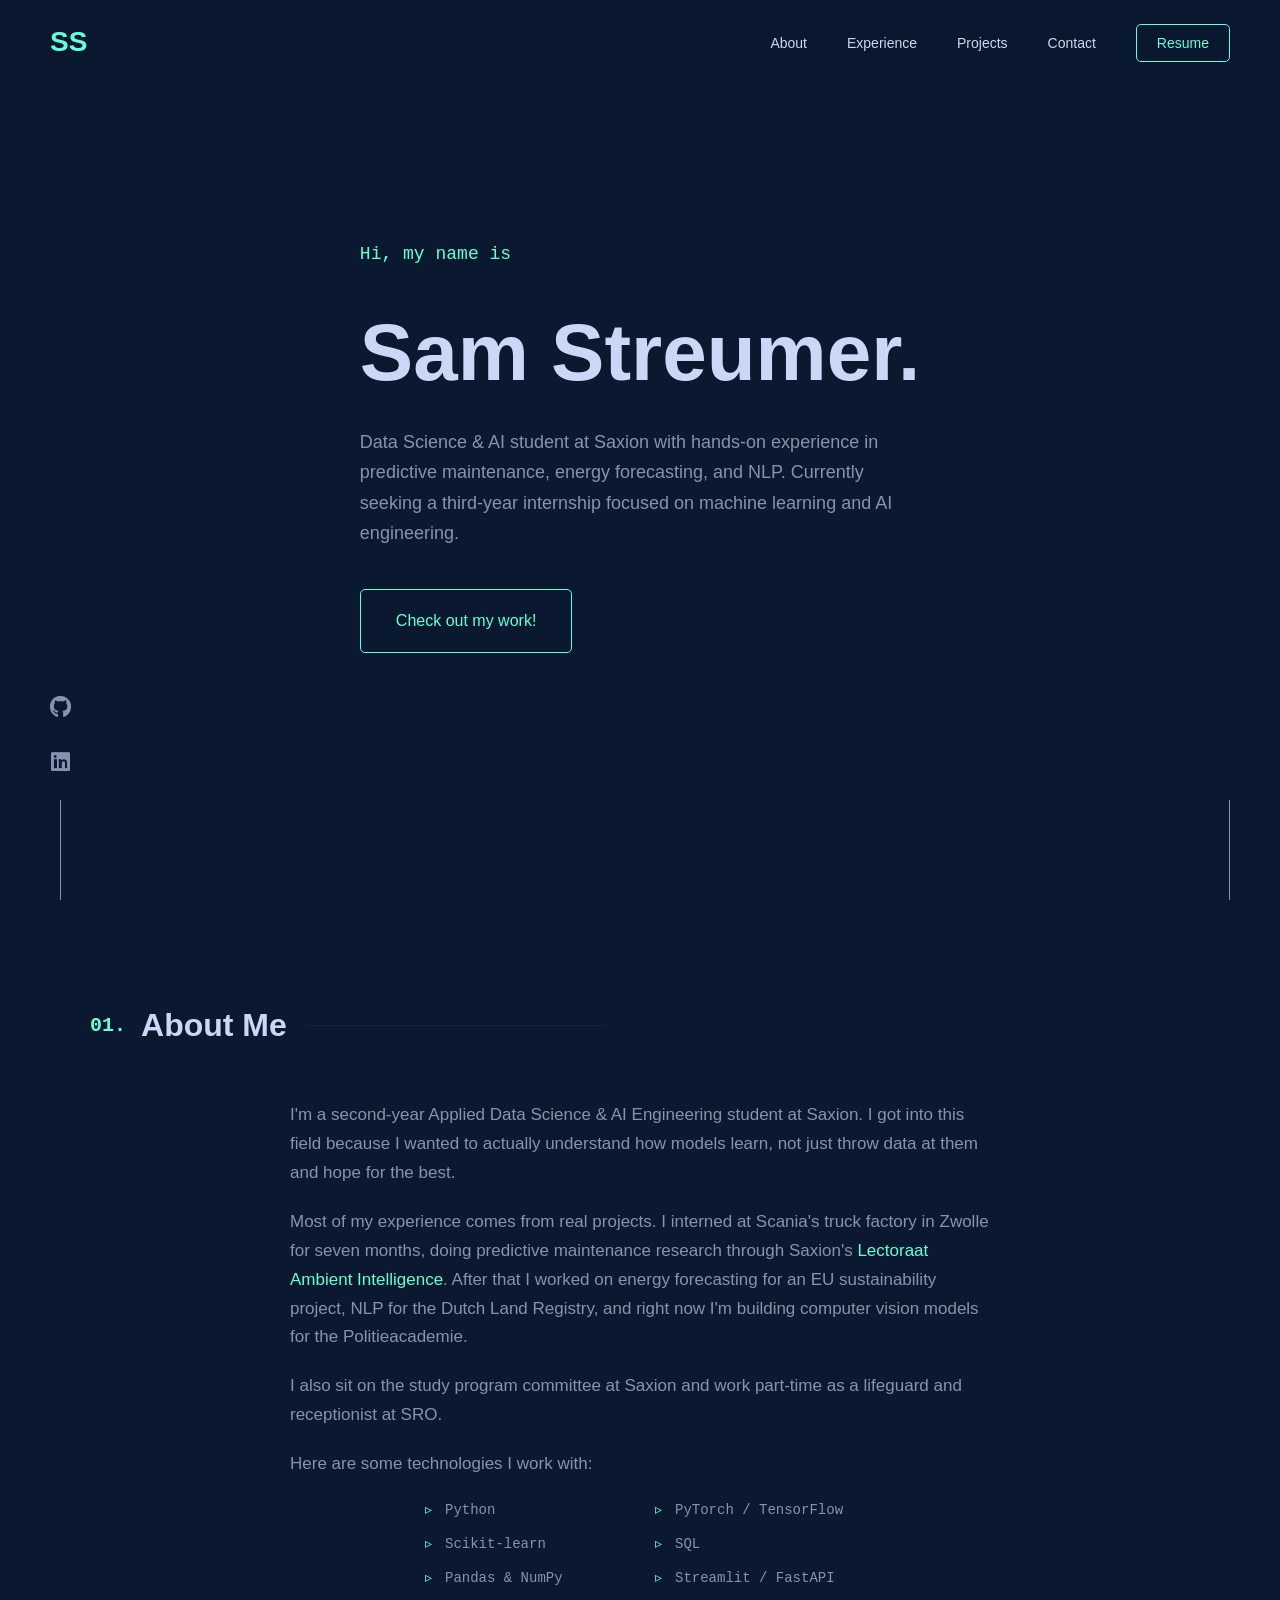
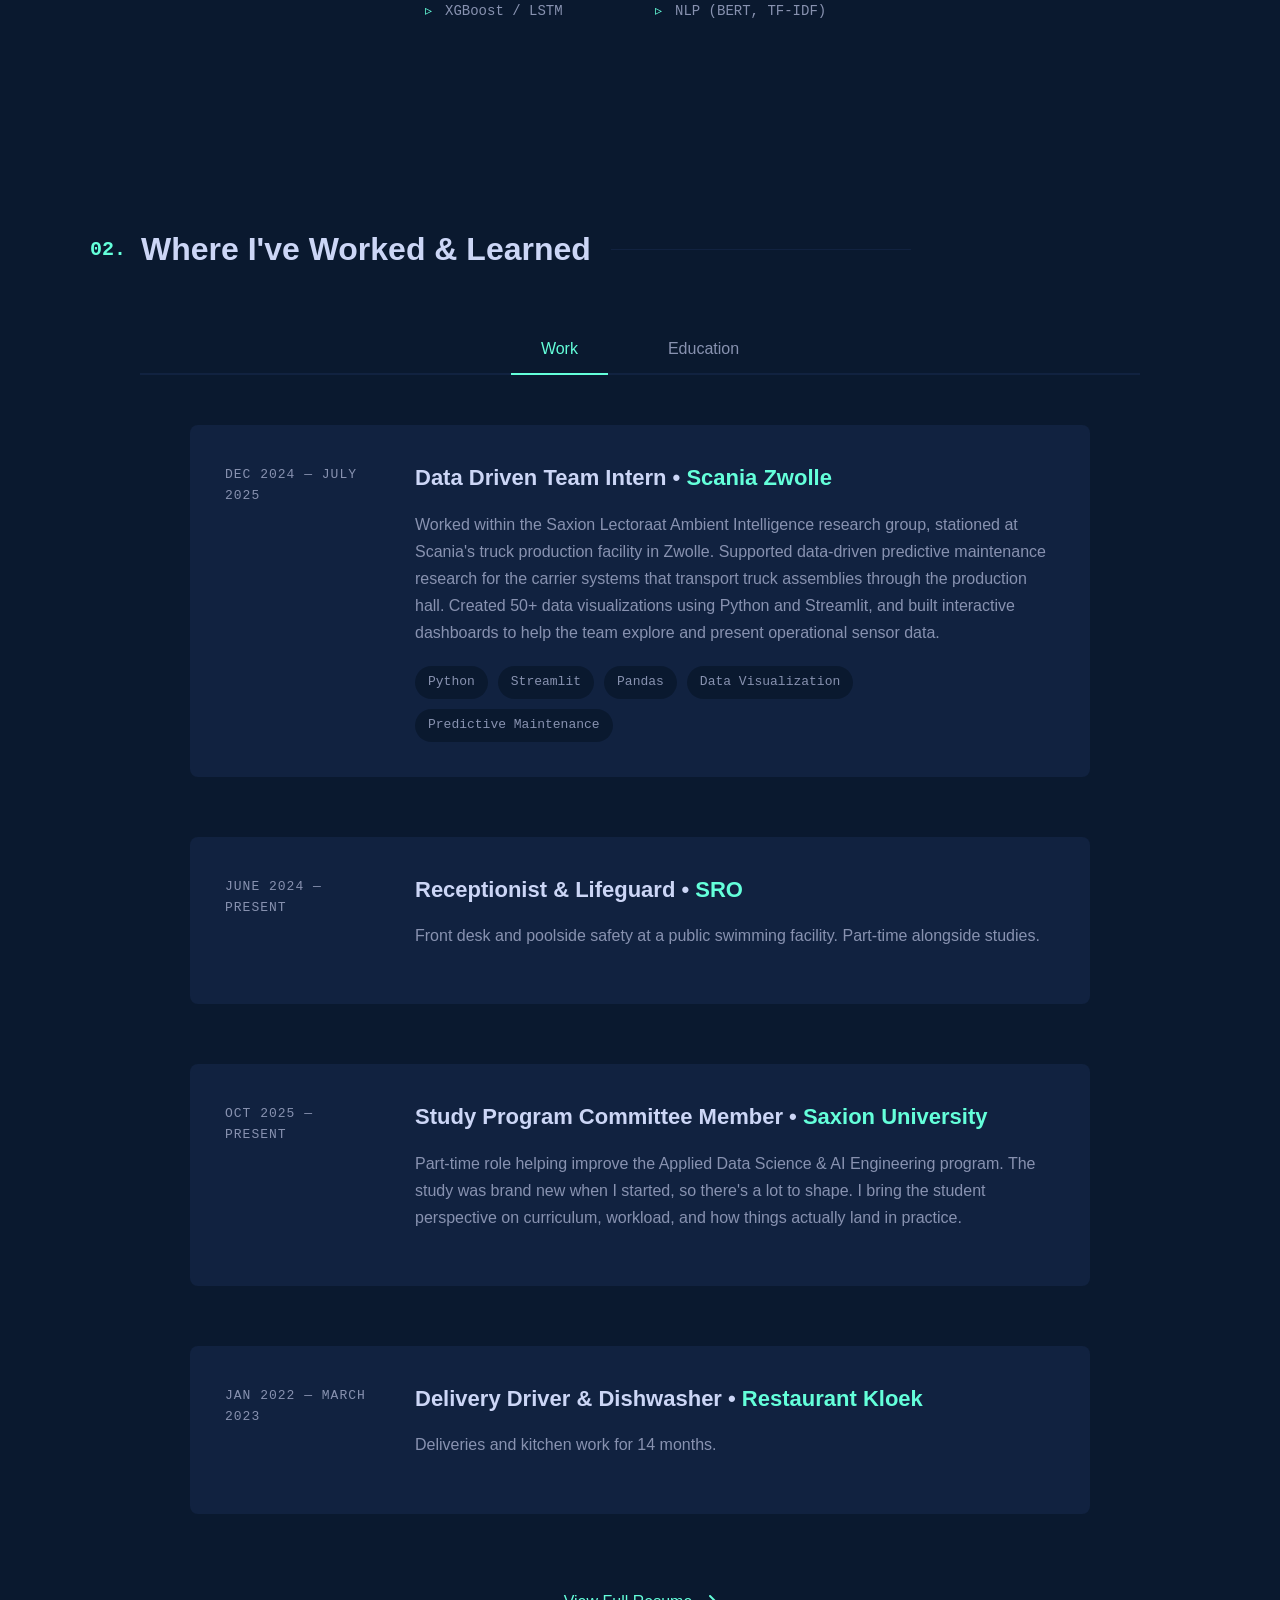
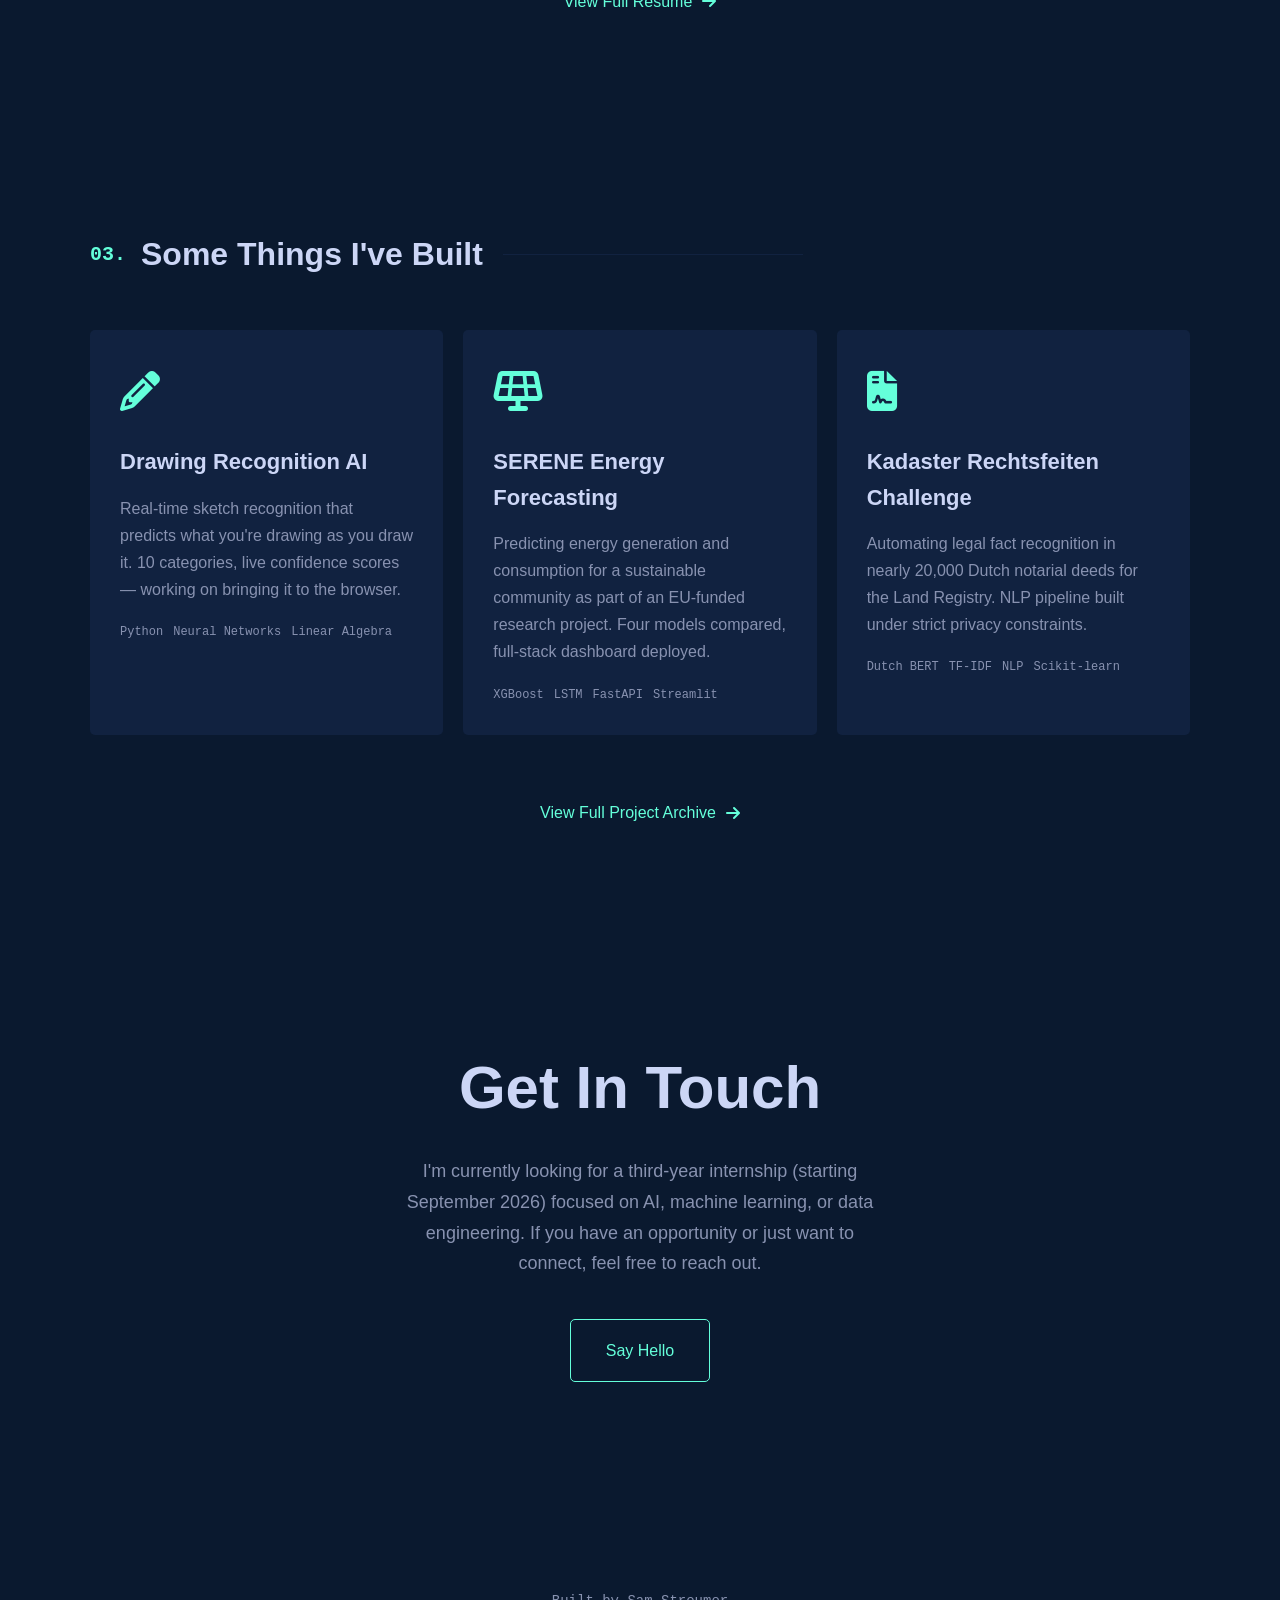
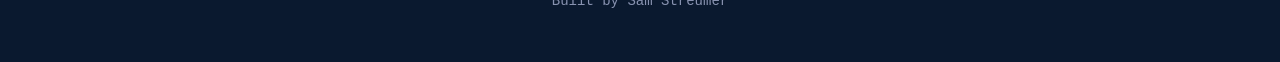
==== index.html @ bfe74e88 "initial commit" ====
<!DOCTYPE html>
<html lang="en">
<head>
    <meta charset="UTF-8">
    <meta name="viewport" content="width=device-width, initial-scale=1.0">
    <title>Sam Streumer | Data Scientist</title>
    <link rel="stylesheet" href="css/style.css">
    <!-- Font Awesome for icons -->
    <link rel="stylesheet" href="https://cdnjs.cloudflare.com/ajax/libs/font-awesome/6.4.0/css/all.min.css">
</head>
<body>
    <!-- Navigation -->
    <nav id="navbar">
        <div class="nav-container">
            <a href="#" class="logo">SS</a>
            <ul class="nav-links">
                <li><a href="#about">About</a></li>
                <li><a href="#experience">Experience</a></li>
                <li><a href="#projects">Projects</a></li>
                <li><a href="#contact">Contact</a></li>
                <li><a href="Sam_Streumer_Resume.pdf" class="resume-btn" target="_blank" rel="noopener noreferrer">Resume</a></li>
            </ul>
            <!-- Mobile menu button -->
            <div class="hamburger" id="hamburger">
                <span></span>
                <span></span>
                <span></span>
            </div>
        </div>
    </nav>

    <!-- Mobile Menu -->
    <div class="mobile-menu" id="mobileMenu">
        <ul>
            <li><a href="#about">About</a></li>
            <li><a href="#experience">Experience</a></li>
            <li><a href="#projects">Projects</a></li>
            <li><a href="#contact">Contact</a></li>
            <li><a href="Sam_Streumer_Resume.pdf" target="_blank" rel="noopener noreferrer">Resume</a></li>
        </ul>
    </div>

    <!-- Hero Section -->
    <section class="hero">
        <div class="container">
            <div class="hero-content">
                <p class="hero-intro">Hi, my name is</p>
                <h1>Sam Streumer.</h1>
                <p class="hero-description">
                    Data Science & AI student at Saxion with hands-on experience in predictive maintenance, 
                    energy forecasting, and NLP. Currently seeking a third-year internship focused on 
                    machine learning and AI engineering.
                </p>
                <a href="#projects" class="cta-button">Check out my work!</a>
            </div>
        </div>
    </section>

    <!-- About Section -->
    <section id="about">
        <div class="container">
            <div class="section-header">
                <h2 data-num="01.">About Me</h2>
            </div>
            <div class="about-content">
                <div class="about-text-centered">
                    <p>
                        I'm a second-year Applied Data Science & AI Engineering student at Saxion. 
                        I got into this field because I wanted to actually understand how models learn, 
                        not just throw data at them and hope for the best.
                    </p>
                    <p>
                        Most of my experience comes from real projects. I interned at Scania's truck factory 
                        in Zwolle for seven months, doing predictive maintenance research through Saxion's 
                        <a href="https://www.saxion.nl/onderzoek/lectoraten/ambient-intelligence" target="_blank" rel="noopener noreferrer">Lectoraat Ambient Intelligence</a>. 
                        After that I worked on energy forecasting for an EU sustainability project, NLP for 
                        the Dutch Land Registry, and right now I'm building computer vision models for the Politieacademie.
                    </p>
                    <p>
                        I also sit on the study program committee at Saxion and work part-time as a 
                        lifeguard and receptionist at SRO.
                    </p>
                    <p>Here are some technologies I work with:</p>
                    <ul class="skills-list">
                        <li>Python</li>
                        <li>PyTorch / TensorFlow</li>
                        <li>Scikit-learn</li>
                        <li>SQL</li>
                        <li>Pandas & NumPy</li>
                        <li>Streamlit / FastAPI</li>
                        <li>XGBoost / LSTM</li>
                        <li>NLP (BERT, TF-IDF)</li>
                    </ul>
                </div>
            </div>
        </div>
    </section>

    <!-- Experience Section -->
    <section id="experience">
        <div class="container">
            <div class="section-header">
                <h2 data-num="02.">Where I've Worked & Learned</h2>
            </div>
            <div class="experience-content">
                <!-- Tab Navigation -->
                <div class="exp-tabs">
                    <button class="exp-tab active" onclick="showExpTab(0)">Work</button>
                    <button class="exp-tab" onclick="showExpTab(1)">Education</button>
                </div>
                
                <!-- Tab Panels -->
                <div class="exp-panels">
                    <!-- Work Panel -->
                    <div class="exp-panel active" id="exp-panel-0">
                        <div class="experience-timeline">
                            <!-- Scania Internship -->
                            <a href="https://www.saxion.nl/onderzoek/lectoraten/ambient-intelligence" target="_blank" rel="noopener noreferrer" class="experience-card-link">
                                <div class="experience-card">
                                    <div class="exp-date">DEC 2024 — JULY 2025</div>
                                    <div class="exp-content">
                                        <h3 class="exp-title">
                                            Data Driven Team Intern • 
                                            <span class="exp-company">Scania Zwolle <i class="fas fa-external-link-alt"></i></span>
                                        </h3>
                                        <p class="exp-description">
                                            Worked within the Saxion Lectoraat Ambient Intelligence research group, 
                                            stationed at Scania's truck production facility in Zwolle. Supported 
                                            data-driven predictive maintenance research for the carrier systems that 
                                            transport truck assemblies through the production hall. Created 50+ data 
                                            visualizations using Python and Streamlit, and built interactive dashboards 
                                            to help the team explore and present operational sensor data.
                                        </p>
                                        <div class="exp-tech">
                                            <span>Python</span>
                                            <span>Streamlit</span>
                                            <span>Pandas</span>
                                            <span>Data Visualization</span>
                                            <span>Predictive Maintenance</span>
                                        </div>
                                    </div>
                                </div>
                            </a>

                            <!-- SRO Position -->
                            <div class="experience-card no-link">
                                <div class="exp-date">JUNE 2024 — PRESENT</div>
                                <div class="exp-content">
                                    <h3 class="exp-title">
                                        Receptionist & Lifeguard • 
                                        <span class="exp-company">SRO</span>
                                    </h3>
                                    <p class="exp-description">
                                        Front desk and poolside safety at a public swimming facility. Part-time alongside studies.
                                    </p>
                                </div>
                            </div>

                            <!-- Study Program Committee -->
                            <div class="experience-card no-link">
                                <div class="exp-date">OCT 2025 — PRESENT</div>
                                <div class="exp-content">
                                    <h3 class="exp-title">
                                        Study Program Committee Member • 
                                        <span class="exp-company">Saxion University</span>
                                    </h3>
                                    <p class="exp-description">
                                        Part-time role helping improve the Applied Data Science & AI Engineering program. 
                                        The study was brand new when I started, so there's a lot to shape. I bring the 
                                        student perspective on curriculum, workload, and how things actually land in practice.
                                    </p>
                                </div>
                            </div>

                            <!-- Kloek -->
                            <div class="experience-card no-link">
                                <div class="exp-date">JAN 2022 — MARCH 2023</div>
                                <div class="exp-content">
                                    <h3 class="exp-title">
                                        Delivery Driver & Dishwasher • 
                                        <span class="exp-company">Restaurant Kloek</span>
                                    </h3>
                                    <p class="exp-description">
                                        Deliveries and kitchen work for 14 months.
                                    </p>
                                </div>
                            </div>
                        </div>
                    </div>
                    
                    <!-- Education Panel -->
                    <div class="exp-panel" id="exp-panel-1">
                        <div class="experience-timeline">
                            <a href="https://www.saxion.edu" target="_blank" rel="noopener noreferrer" class="experience-card-link">
                                <div class="experience-card">
                                    <div class="exp-date">SEPT 2023 — PRESENT</div>
                                    <div class="exp-content">
                                        <h3 class="exp-title">
                                            Applied Data Science & AI Engineering • 
                                            <span class="exp-company">Saxion University <i class="fas fa-external-link-alt"></i></span>
                                        </h3>
                                        <p class="exp-description">
                                            HBO Bachelor's degree (4-year program), currently in second year. 
                                            Coursework includes Machine Learning, Time Series Forecasting, 
                                            NLP, Computer Vision, Statistics, Linear Algebra, and Calculus. 
                                            Completed multiple applied projects for real clients including the 
                                            Dutch Land Registry (Kadaster), EU H2020 SERENE project, and Politieacademie.
                                        </p>
                                        <div class="exp-highlights">
                                            <div class="highlight-item">
                                                <i class="fas fa-users"></i>
                                                <span>Study Program Committee Member</span>
                                            </div>
                                        </div>
                                        <div class="exp-tech">
                                            <span>Machine Learning</span>
                                            <span>Python</span>
                                            <span>Statistics</span>
                                            <span>SQL</span>
                                            <span>NLP</span>
                                            <span>Computer Vision</span>
                                        </div>
                                    </div>
                                </div>
                            </a>
                        </div>
                    </div>
                </div>
            </div>
            
            <!-- View Full Resume Button -->
            <div class="view-more-container">
                <a href="Sam_Streumer_Resume.pdf" target="_blank" rel="noopener noreferrer" class="view-more-btn">
                    View Full Resume <i class="fas fa-arrow-right"></i>
                </a>
            </div>
        </div>
    </section>

    <!-- Projects Section -->
    <section id="projects">
        <div class="container">
            <div class="section-header">
                <h2 data-num="03.">Some Things I've Built</h2>
            </div>
            <div class="projects-grid">
                
                <!-- Project 1: Drawing Recognition -->
                <div class="project-card">
                    <div class="project-header">
                        <div class="project-icon">
                            <i class="fas fa-pencil-alt"></i>
                        </div>
                    </div>
                    <h3 class="project-title">Drawing Recognition AI</h3>
                    <p class="project-description">
                        Real-time sketch recognition that predicts what you're drawing as you 
                        draw it. 10 categories, live confidence scores — working on bringing 
                        it to the browser.
                    </p>
                    <ul class="project-tech">
                        <li>Python</li>
                        <li>Neural Networks</li>
                        <li>Linear Algebra</li>
                    </ul>
                </div>

                <!-- Project 2: SERENE -->
                <div class="project-card">
                    <div class="project-header">
                        <div class="project-icon">
                            <i class="fas fa-solar-panel"></i>
                        </div>
                    </div>
                    <h3 class="project-title">SERENE Energy Forecasting</h3>
                    <p class="project-description">
                        Predicting energy generation and consumption for a sustainable 
                        community as part of an EU-funded research project. Four models 
                        compared, full-stack dashboard deployed.
                    </p>
                    <ul class="project-tech">
                        <li>XGBoost</li>
                        <li>LSTM</li>
                        <li>FastAPI</li>
                        <li>Streamlit</li>
                    </ul>
                </div>

                <!-- Project 3: Kadaster -->
                <div class="project-card">
                    <div class="project-header">
                        <div class="project-icon">
                            <i class="fas fa-file-contract"></i>
                        </div>
                    </div>
                    <h3 class="project-title">Kadaster Rechtsfeiten Challenge</h3>
                    <p class="project-description">
                        Automating legal fact recognition in nearly 20,000 Dutch notarial 
                        deeds for the Land Registry. NLP pipeline built under strict 
                        privacy constraints.
                    </p>
                    <ul class="project-tech">
                        <li>Dutch BERT</li>
                        <li>TF-IDF</li>
                        <li>NLP</li>
                        <li>Scikit-learn</li>
                    </ul>
                </div>

            </div>
            <!-- View Full Project Archive Button -->
            <div class="view-more-container">
                <a href="archive.html" class="view-more-btn">
                    View Full Project Archive <i class="fas fa-arrow-right"></i>
                </a>
            </div>
        </div>
    </section>

    <!-- Contact Section -->
    <section id="contact" class="contact">
        <div class="container">
            <h2>Get In Touch</h2>
            <p>
                I'm currently looking for a third-year internship (starting September 2026) focused on 
                AI, machine learning, or data engineering. If you have an opportunity or just want to 
                connect, feel free to reach out.
            </p>
            <a href="/cdn-cgi/l/email-protection#0a796b6724797e786f7f676f784a6d676b636624696567" class="cta-button">Say Hello</a>
        </div>
    </section>

    <!-- Footer -->
    <footer>
        <p>Built by Sam Streumer</p>
    </footer>

    <!-- Fixed Social Links -->
    <div class="social-links">
        <a href="https://github.com/SamStreumer" title="GitHub" target="_blank" rel="noopener noreferrer"><i class="fab fa-github"></i></a>
        <a href="https://linkedin.com/in/samstreumer" title="LinkedIn" target="_blank" rel="noopener noreferrer"><i class="fab fa-linkedin"></i></a>
    </div>

    <div class="email-link">
        <a href="/cdn-cgi/l/email-protection#91e2f0fcbfe2e5e3f4e4fcf4e3d1f6fcf0f8fdbff2fefc"><span class="__cf_email__" data-cfemail="196a78743
---- css/style.css ----
* {
    margin: 0;
    padding: 0;
    box-sizing: border-box;
}

:root {
    --bg-primary: #0a192f;
    --bg-secondary: #112240;
    --text-primary: #ccd6f6;
    --text-secondary: #8892b0;
    --text-accent: #64ffda;
    --accent-hover: #4cd9c0;
    --navy-shadow: rgba(2, 12, 27, 0.7);
}

html {
    scroll-behavior: smooth;
}

body {
    font-family: -apple-system, BlinkMacSystemFont, 'Segoe UI', Roboto, Helvetica, Arial, sans-serif;
    background-color: var(--bg-primary);
    color: var(--text-secondary);
    line-height: 1.6;
    overflow-x: hidden;
}

/* Custom Scrollbar */
::-webkit-scrollbar {
    width: 10px;
}

::-webkit-scrollbar-track {
    background: var(--bg-primary);
}

::-webkit-scrollbar-thumb {
    background: var(--text-accent);
    border-radius: 5px;
}

/* Navigation */
nav {
    position: fixed;
    top: 0;
    width: 100%;
    padding: 20px 50px;
    background: rgba(10, 25, 47, 0.85);
    backdrop-filter: blur(10px);
    z-index: 1000;
    transition: all 0.3s ease;
}

nav.scrolled {
    padding: 15px 50px;
    box-shadow: 0 10px 30px -10px var(--navy-shadow);
}

.nav-container {
    max-width: 1200px;
    margin: 0 auto;
    display: flex;
    justify-content: space-between;
    align-items: center;
}

.logo {
    font-size: 28px;
    font-weight: bold;
    color: var(--text-accent);
    text-decoration: none;
    transition: all 0.3s ease;
}

.logo:hover {
    transform: scale(1.05);
}

.nav-links {
    display: flex;
    gap: 40px;
    list-style: none;
    align-items: center;
}

.nav-links a {
    color: var(--text-primary);
    text-decoration: none;
    font-size: 14px;
    transition: color 0.3s ease;
    position: relative;
}

.nav-links a:hover {
    color: var(--text-accent);
}

.nav-links a::after {
    content: '';
    position: absolute;
    bottom: -5px;
    left: 0;
    width: 0;
    height: 2px;
    background: var(--text-accent);
    transition: width 0.3s ease;
}

.nav-links a:hover::after {
    width: 100%;
}

.resume-btn {
    border: 1px solid var(--text-accent);
    padding: 10px 20px;
    border-radius: 5px;
    color: var(--text-accent) !important;
    transition: all 0.3s ease;
}

.resume-btn:hover {
    background: rgba(100, 255, 218, 0.1);
    transform: translateY(-2px);
}

/* Hamburger Menu */
.hamburger {
    display: none;
    flex-direction: column;
    cursor: pointer;
}

.hamburger span {
    width: 25px;
    height: 2px;
    background: var(--text-accent);
    margin: 3px 0;
    transition: 0.3s;
}

.hamburger.active span:nth-child(1) {
    transform: rotate(-45deg) translate(-5px, 6px);
}

.hamburger.active span:nth-child(2) {
    opacity: 0;
}

.hamburger.active span:nth-child(3) {
    transform: rotate(45deg) translate(-5px, -6px);
}

/* Mobile Menu */
.mobile-menu {
    position: fixed;
    top: -100%;
    left: 0;
    width: 100%;
    height: 100vh;
    background: var(--bg-secondary);
    display: flex;
    align-items: center;
    justify-content: center;
    transition: 0.3s;
    z-index: 999;
}

.mobile-menu.active {
    top: 0;
}

.mobile-menu ul {
    list-style: none;
    text-align: center;
}

.mobile-menu ul li {
    margin: 20px 0;
}

.mobile-menu ul li a {
    color: var(--text-primary);
    text-decoration: none;
    font-size: 24px;
}

/* Main Container */
.container {
    max-width: 1200px;
    margin: 0 auto;
    padding: 0 50px;
}

/* Hero Section */
.hero {
    min-height: 100vh;
    display: flex;
    align-items: center;
    position: relative;
}

.hero-content {
    width: 100%;
    animation: fadeInUp 1s ease;
}

.hero-intro {
    color: var(--text-accent);
    font-size: 18px;
    margin-bottom: 20px;
    font-family: 'Courier New', monospace;
}

.hero h1 {
    font-size: clamp(40px, 8vw, 80px);
    color: var(--text-primary);
    font-weight: 700;
    margin-bottom: 10px;
}

.hero h2 {
    font-size: clamp(30px, 6vw, 60px);
    color: var(--text-secondary);
    font-weight: 600;
    margin-bottom: 20px;
}

.hero-description {
    max-width: 540px;
    font-size: 18px;
    line-height: 1.7;
    margin-bottom: 40px;
}

.cta-button {
    display: inline-block;
    padding: 18px 35px;
    border: 1px solid var(--text-accent);
    color: var(--text-accent);
    text-decoration: none;
    border-radius: 5px;
    font-size: 16px;
    transition: all 0.3s ease;
    position: relative;
    overflow: hidden;
}

.cta-button:hover {
    background: rgba(100, 255, 218, 0.1);
    transform: translateY(-3px);
    box-shadow: 0 10px 20px -15px var(--text-accent);
}

/* Section Styles */
section {
    padding: 100px 0;
}

.section-header {
    display: flex;
    align-items: center;
    margin-bottom: 50px;
    position: relative;
}

.section-header h2 {
    color: var(--text-primary);
    font-size: 32px;
    font-weight: 600;
    display: flex;
    align-items: center;
    white-space: nowrap;
}

.section-header h2::before {
    content: attr(data-num);
    color: var(--text-accent);
    font-family: 'Courier New', monospace;
    font-size: 20px;
    margin-right: 15px;
}

.section-header h2::after {
    content: '';
    display: block;
    height: 1px;
    width: 300px;
    background: var(--bg-secondary);
    margin-left: 20px;
}

/* About Section - Centered Layout */
.about-content {
    display: flex;
    justify-content: center;
    align-items: center;
    max-width: 1000px;
    margin: 0 auto;
}

.about-text-centered {
    max-width: 700px;
    margin: 0 auto;
    text-align: left;
    font-size: 17px;
    line-height: 1.7;
}

.about-text-centered p {
    margin-bottom: 20px;
}

.about-text-centered a {
    color: var(--text-accent);
    text-decoration: none;
    transition: all 0.3s ease;
}

.about-text-centered a:hover {
    text-decoration: underline;
}

.skills-list {
    display: grid;
    grid-template-columns: repeat(2, minmax(140px, 200px));
    gap: 10px 30px;
    margin-top: 20px;
    list-style: none;
    justify-content: center;
    padding-left: 0;
}

.skills-list li {
    position: relative;
    padding-left: 20px;
    font-family: 'Courier New', monospace;
    font-size: 14px;
    color: var(--text-secondary);
}

.skills-list li::before {
    content: '▹';
    position: absolute;
    left: 0;
    color: var(--text-accent);
}

/* Experience Section */
.experience-content {
    max-width: 1000px;
    margin: 0 auto;
}

/* Experience Tabs */
.exp-tabs {
    display: flex;
    gap: 30px;
    margin-bottom: 50px;
    justify-content: center;
    border-bottom: 2px solid var(--bg-secondary);
}

.exp-tab {
    padding: 15px 30px;
    background: none;
    border: none;
    color: var(--text-secondary);
    font-size: 16px;
    font-weight: 500;
    cursor: pointer;
    position: relative;
    transition: all 0.3s ease;
}

.exp-tab:hover {
    color: var(--text-accent);
}

.exp-tab::after {
    content: '';
    position: absolute;
    bottom: -2px;
    left: 0;
    width: 100%;
    height: 2px;
    background: var(--text-accent);
    transform: scaleX(0);
    transition: transform 0.3s ease;
}

.exp-tab.active {
    color: var(--text-accent);
}

.exp-tab.active::after {
    transform: scaleX(1);
}

.exp-panel {
    display: none;
    animation: fadeIn 0.4s ease;
}

.exp-panel.active {
    display: block;
}

/* Experience Timeline (for cards) */
.experience-timeline {
    max-width: 900px;
    margin: 0 auto;
}

.experience-card-link {
    text-decoration: none;
    color: inherit;
    display: block;
    margin-bottom: 60px;
}

.experience-card {
    display: flex;
    gap: 40px;
    padding: 35px;
    background: var(--bg-secondary);
    border-radius: 8px;
    transition: all 0.3s ease;
    cursor: pointer;
    position: relative;
    overflow: hidden;
}

.experience-card.no-link {
    margin-bottom: 60px;
}

.experience-card::before {
    content: '';
    position: absolute;
    top: 0;
    left: 0;
    width: 4px;
    height: 100%;
    background: var(--text-accent);
    transform: translateX(-4px);
    transition: transform 0.3s ease;
}

.experience-card:hover {
    transform: translateY(-5px);
    box-shadow: 0 10px 30px -15px var(--navy-shadow);
}

.experience-card:hover::before {
    transform: translateX(0);
}

.exp-date {
    flex-shrink: 0;
    width: 150px;
    font-family: 'Courier New', monospace;
    font-size: 13px;
    color: var(--text-secondary);
    text-transform: uppercase;
    letter-spacing: 1px;
    padding-top: 5px;
}

.exp-content {
    flex: 1;
}

.exp-title {
    font-size: 22px;
    color: var(--text-primary);
    margin-bottom: 15px;
    font-weight: 600;
}

.exp-company {
    color: var(--text-accent);
}

.exp-company i {
    font-size: 14px;
    opacity: 0;
    transition: opacity 0.3s ease;
}

.experience-card:hover .exp-company i {
    opacity: 1;
}

.exp-description {
    font-size: 16px;
    line-height: 1.7;
    color: var(--text-secondary);
    margin-bottom: 20px;
}

.exp-highlights {
    display: flex;
    gap: 30px;
    margin-bottom: 20px;
    flex-wrap: wrap;
}

.highlight-item {
    display: flex;
    align-items: center;
    gap: 10px;
    color: var(--text-accent);
    font-size: 14px;
}

.highlight-item i {
    font-size: 16px;
}

.exp-tech {
    display: flex;
    flex-wrap: wrap;
    gap: 10px;
}

.exp-tech span {
    background: var(--bg-primary);
    padding: 5px 12px;
    border-radius: 20px;
    font-size: 13px;
    font-family: 'Courier New', monospace;
    color: var(--text-secondary);
    border: 1px solid transparent;
    transition: all 0.3s ease;
}

.experience-card:hover .exp-tech span {
    border-color: var(--text-accent);
}

/* Certifications Grid */
.certifications-grid {
    display: grid;
    grid-template-columns: repeat(auto-fit, minmax(300px, 1fr));
    gap: 30px;
    max-width: 1000px;
    margin: 0 auto;
}

.cert-card {
    background: var(--bg-secondary);
    padding: 35px;
    border-radius: 8px;
    text-align: center;
    transition: all 0.3s ease;
    position: relative;
    overflow: hidden;
}

.cert-card::before {
    content: '';
    position: absolute;
    top: 0;
    left: 0;
    width: 100%;
    height: 4px;
    background: var(--text-accent);
    transform: translateY(-4px);
    transition: transform 0.3s ease;
}

.cert-card:hover {
    transform: translateY(-5px);
    box-shadow: 0 10px 30px -15px var(--navy-shadow);
}

.cert-card:hover::before {
    transform: translateY(0);
}

.cert-icon {
    font-size: 40px;
    color: var(--text-accent);
    margin-bottom: 20px;
}

.cert-card h4 {
    color: var(--text-primary);
    font-size: 20px;
    margin-bottom: 10px;
    font-weight: 600;
}

.cert-issuer {
    color: var(--text-secondary);
    font-size: 14px;
    margin-bottom: 5px;
}

.cert-date {
    color: var(--text-secondary);
    font-size: 13px;
    font-family: 'Courier New', monospace;
    margin-bottom: 20px;
    opacity: 0.8;
}

.cert-skills {
    display: flex;
    flex-wrap: wrap;
    gap: 8px;
    justify-content: center;
    margin-bottom: 25px;
}

.cert-skills span {
    background: var(--bg-primary);
    padding: 5px 12px;
    border-radius: 20px;
    font-size: 12px;
    font-family: 'Courier New', monospace;
    color: var(--text-secondary);
}

.cert-link {
    color: var(--text-accent);
    text-decoration: none;
    font-size: 14px;
    display: inline-flex;
    align-items: center;
    gap: 8px;
    transition: all 0.3s ease;
}

.cert-link:hover {
    transform: translateX(5px);
}

.cert-link i {
    font-size: 12px;
    opacity: 0;
    transition: opacity 0.3s ease;
}

.cert-link:hover i {
    opacity: 1;
}

/* View More Button */
.view-more-container {
    text-align: center;
    margin-top: 50px;
}

.view-more-btn {
    display: inline-flex;
    align-items: center;
    gap: 10px;
    padding: 15px 30px;
    color: var(--text-accent);
    text-decoration: none;
    font-size: 16px;
    transition: all 0.3s ease;
}

.view-more-btn:hover {
    transform: translateX(10px);
}

.view-more-btn i {
    transition: transform 0.3s ease;
}

.view-more-btn:hover i {
    transform: translateX(5px);
}

/* Projects Section */
.projects-grid {
    display: grid;
    grid-template-columns: repeat(auto-fit, minmax(300px, 1fr));
    gap: 20px;
}

.project-card-link {
    text-decoration: none;
    color: inherit;
    display: block;
}

.project-card {
    background: var(--bg-secondary);
    padding: 30px;
    border-radius: 5px;
    transition: all 0.3s ease;
    cursor: pointer;
    position: relative;
    top: 0;
}

.project-card:hover {
    top: -10px;
    box-shadow: 0 10px 30px -15px var(--navy-shadow);
}

.project-header {
    display: flex;
    justify-content: space-between;
    align-items: center;
    margin-bottom: 20px;
}

.project-icon {
    color: var(--text-accent);
    font-size: 40px;
}

.project-links {
    display: flex;
    gap: 15px;
}

.project-links a {
    color: var(--text-secondary);
    text-decoration: none;
    font-size: 20px;
    transition: color 0.3s ease;
}

.project-links a:hover {
    color: var(--text-accent);
}

.project-link-icon {
    color: var(--text-secondary);
    font-size: 20px;
    cursor: pointer;
    transition: color 0.3s ease;
}

.project-link-icon:hover {
    color: var(--text-accent);
}

.project-title {
    font-size: 22px;
    color: var(--text-primary);
    margin-bottom: 15px;
}

.project-description {
    line-height: 1.7;
    margin-bottom: 20px;
}

/* Project Numbers */
.project-numbers {
    display: flex;
    gap: 15px;
    margin-bottom: 20px;
}

.number-link {
    text-decoration: none;
    transition: all 0.3s ease;
}

.number {
    display: inline-block;
    width: 35px;
    height: 35px;
    line-height: 35px;
    text-align: center;
    border: 1px solid var(--text-secondary);
    border-radius: 50%;
    color: var(--text-secondary);
    font-size: 13px;
    font-family: 'Courier New', monospace;
    transition: all 0.3s ease;
}

.number-link:hover .number {
    border-color: var(--text-accent);
    color: var(--text-accent);
    transform: translateY(-3px);
}

.project-tech {
    display: flex;
    flex-wrap: wrap;
    gap: 10px;
    list-style: none;
}

.project-tech li {
    font-family: 'Courier New', monospace;
    font-size: 12px;
    color: var(--text-secondary);
}

/* Contact Section */
.contact {
    text-align: center;
    max-width: 600px;
    margin: 0 auto;
    padding: 100px 0 150px;
}

.contact h2 {
    font-size: 60px;
    color: var(--text-primary);
    margin-bottom: 20px;
}

.contact p {
    font-size: 18px;
    line-height: 1.7;
    margin-bottom: 40px;
}

/* Footer */
footer {
    text-align: center;
    padding: 50px 0;
    color: var(--text-secondary);
    font-size: 14px;
    font-family: 'Courier New', monospace;
}

/* Social Links */
.social-links {
    position: fixed;
    bottom: 0;
    left: 50px;
    display: flex;
    flex-direction: column;
    align-items: center;
    gap: 20px;
}

.social-links::after {
    content: '';
    width: 1px;
    height: 100px;
    background: var(--text-secondary);
}

.social-links a {
    color: var(--text-secondary);
    font-size: 22px;
    transition: all 0.3s ease;
}

.social-links a:hover {
    color: var(--text-accent);
    transform: translateY(-5px);
}

.email-link {
    position: fixed;
    bottom: 0;
    right: 50px;
    display: flex;
    flex-direction: column;
    align-items: center;
    gap: 20px;
}

.email-link::after {
    content: '';
    width: 1px;
    height: 100px;
    background: var(--text-secondary);
}

.email-link a {
    color: var(--text-secondary);
    text-decoration: none;
    font-size: 13px;
    font-family: 'Courier New', monospace;
    letter-spacing: 1px;
    writing-mode: vertical-rl;
    transition: all 0.3s ease;
}

.email-link a:hover {
    color: var(--text-accent);
    transform: translateY(-5px);
}

/* Animations */
@keyframes fadeInUp {
    from {
        opacity: 0;
        transform: translateY(30px);
    }
    to {
        opacity: 1;
        transform: translateY(0);
    }
}

@keyframes fadeIn {
    from {
        opacity: 0;
    }
    to {
        opacity: 1;
    }
}

/* Responsive */
@media (max-width: 768px) {
    .container {
        padding: 0 25px;
    }

    nav {
        padding: 15px 25px;
    }

    .nav-links {
        display: none;
    }

    .hamburger {
        display: flex;
    }

    .about-text-centered {
        max-width: 100%;
    }
    
    .skills-list {
        grid-template-columns: repeat(2, 1fr);
        gap: 10px 20px;
    }

    .exp-tabs {
        gap: 20px;
    }
    
    .exp-tab {
        padding: 10px 20px;
        font-size: 14px;
    }

    .experience-card {
        flex-direction: column;
        gap: 15px;
        padding: 25px;
    }
    
    .exp-date {
        width: auto;
        font-size: 12px;
    }
    
    .exp-title {
        font-size: 20px;
    }
    
    .exp-tech span {
        font-size: 12px;
        padding: 4px 10px;
    }

    .certifications-grid {
        grid-template-columns: 1fr;
    }

    .social-links,
    .email-link {
        display: none;
    }

    .projects-grid {
        grid-template-columns: 1fr;
    }

    .section-header h2::after {
        width: 100px;
    }
}

@media (max-width: 480px) {
    .skills-list {
        grid-template-columns: 1fr;
        gap: 10px;
    }
}
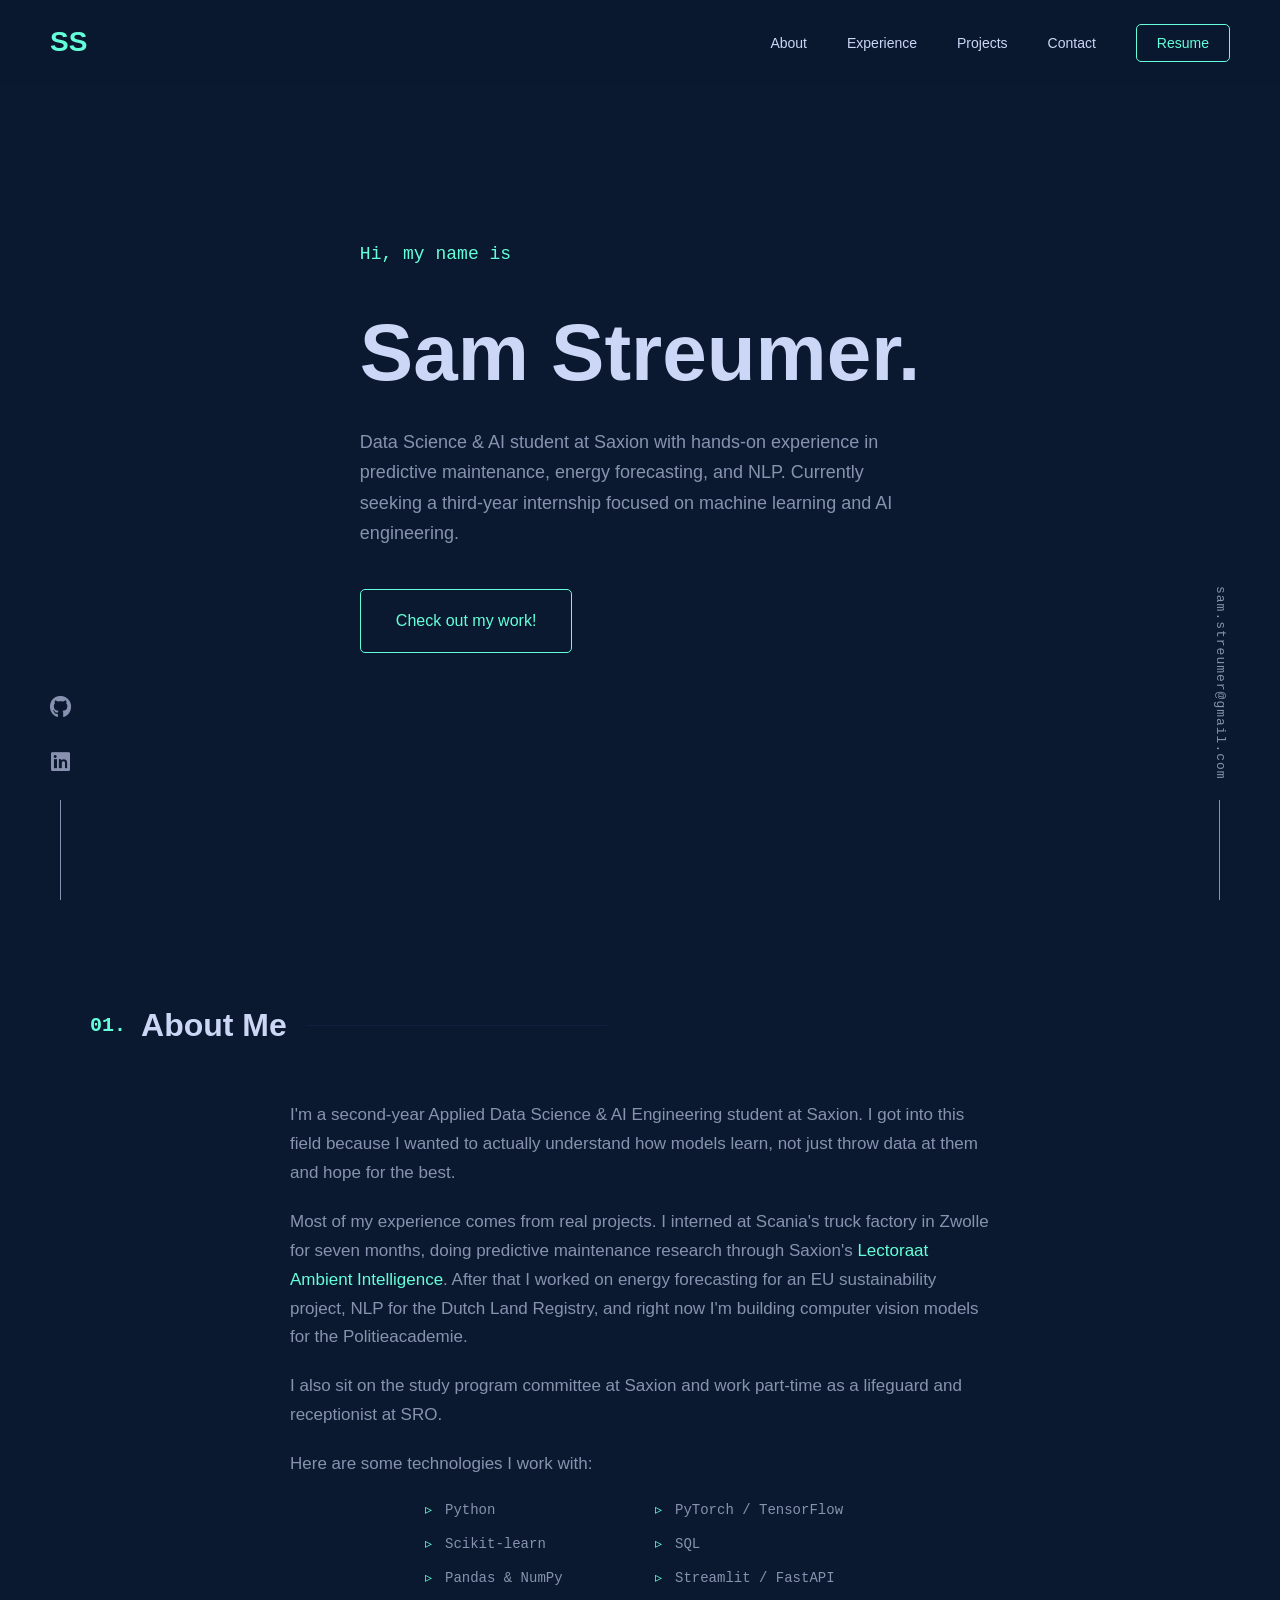
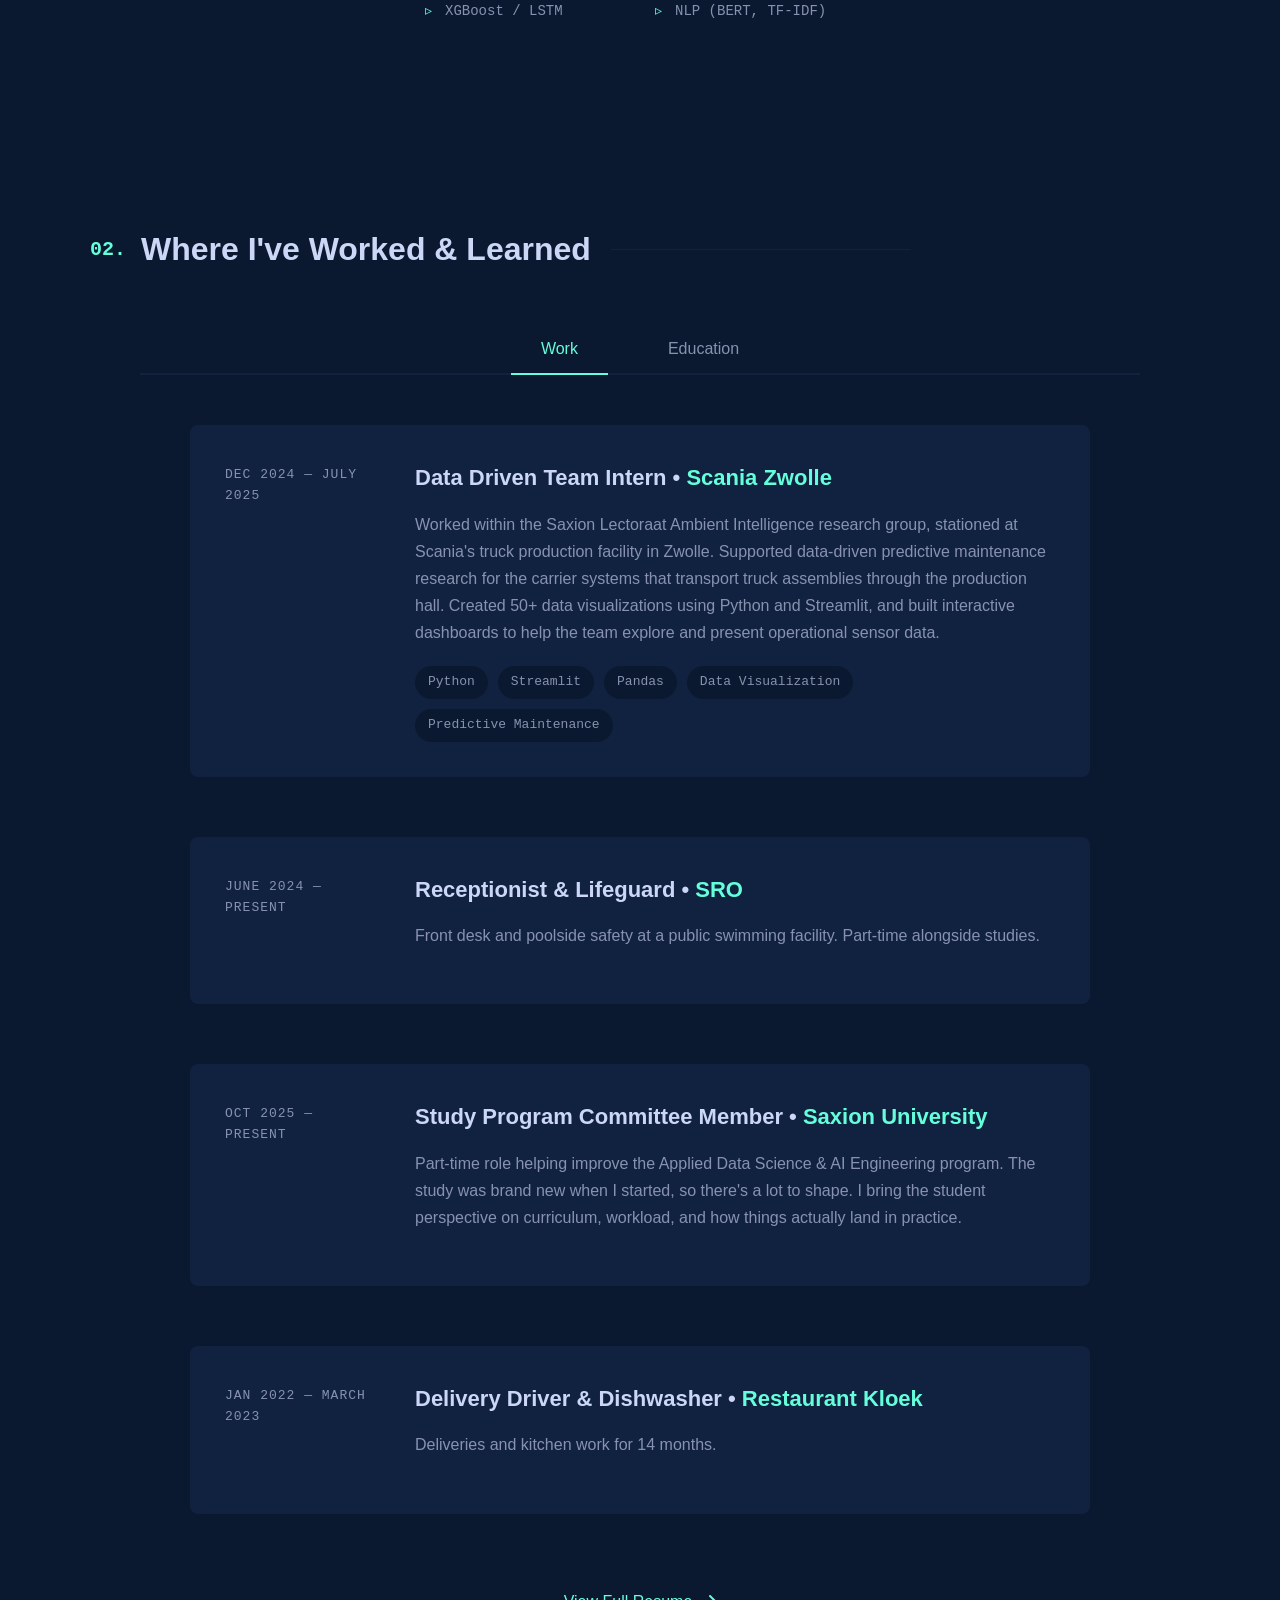
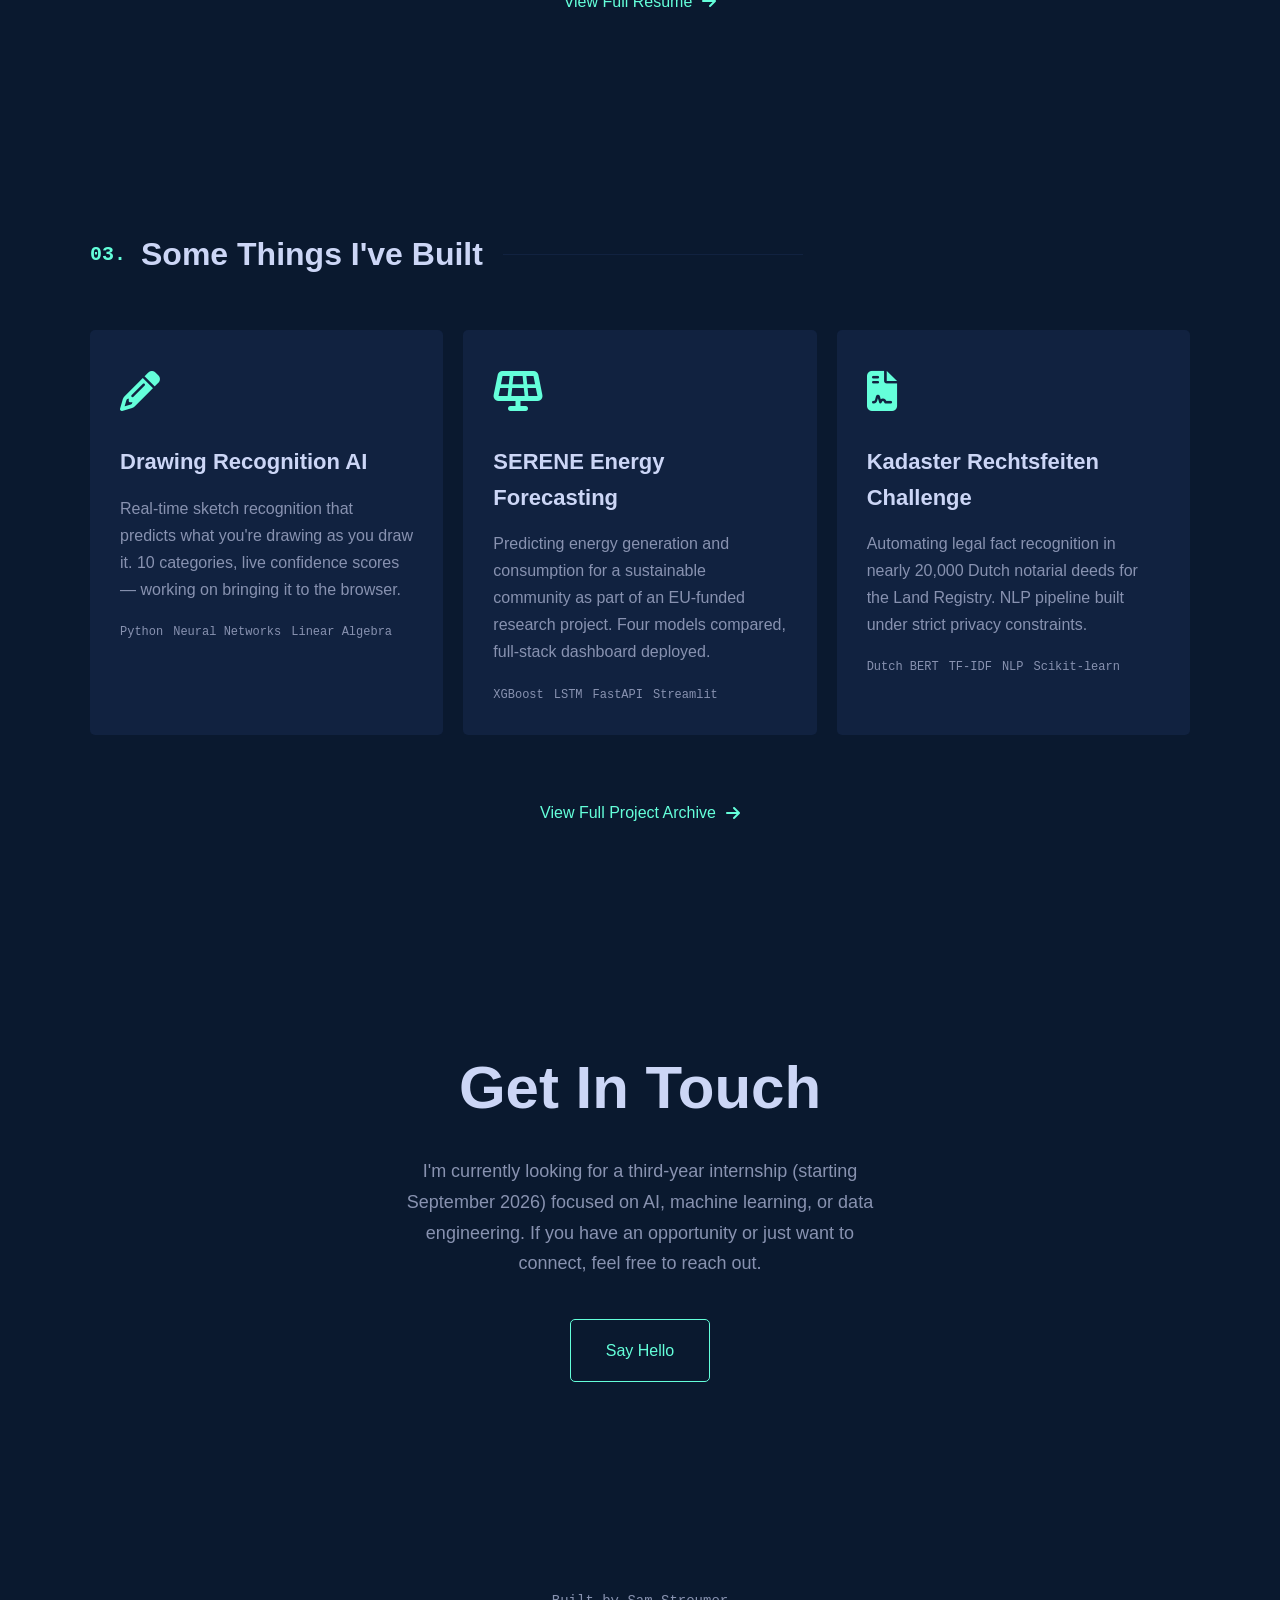
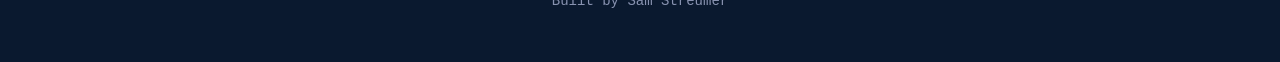
==== commit cf454e45: "fix script loading and email links" ====
--- a/index.html
+++ b/index.html
@@ -4,6 +4,17 @@
     <meta charset="UTF-8">
     <meta name="viewport" content="width=device-width, initial-scale=1.0">
     <title>Sam Streumer | Data Scientist</title>
+    <meta name="description" content="Data Science & AI student at Saxion with hands-on experience in predictive maintenance, energy forecasting, and NLP. Currently seeking a third-year internship focused on machine learning and AI engineering.">
+    <meta name="author" content="Sam Streumer">
+    <link rel="icon" type="image/svg+xml" href="favicon.svg">
+
+    <!-- Open Graph -->
+    <meta property="og:title" content="Sam Streumer | Data Scientist">
+    <meta property="og:description" content="Data Science & AI student at Saxion with hands-on experience in predictive maintenance, energy forecasting, and NLP.">
+    <meta property="og:image" content="https://samstreumer.com/og-image.png">
+    <meta property="og:url" content="https://samstreumer.com">
+    <meta property="og:type" content="website">
+
     <link rel="stylesheet" href="css/style.css">
     <!-- Font Awesome for icons -->
     <link rel="stylesheet" href="https://cdnjs.cloudflare.com/ajax/libs/font-awesome/6.4.0/css/all.min.css">
@@ -326,7 +337,7 @@
                 AI, machine learning, or data engineering. If you have an opportunity or just want to 
                 connect, feel free to reach out.
             </p>
-            <a href="/cdn-cgi/l/email-protection#0a796b6724797e786f7f676f784a6d676b636624696567" class="cta-button">Say Hello</a>
+            <a href="mailto:sam.streumer@gmail.com" class="cta-button">Say Hello</a>
         </div>
     </section>
 
@@ -338,8 +349,13 @@
     <!-- Fixed Social Links -->
     <div class="social-links">
         <a href="https://github.com/SamStreumer" title="GitHub" target="_blank" rel="noopener noreferrer"><i class="fab fa-github"></i></a>
-        <a href="https://linkedin.com/in/samstreumer" title="LinkedIn" target="_blank" rel="noopener noreferrer"><i class="fab fa-linkedin"></i></a>
+        <a href="https://www.linkedin.com/in/sam-streumer/" title="LinkedIn" target="_blank" rel="noopener noreferrer"><i class="fab fa-linkedin"></i></a>
     </div>
 
     <div class="email-link">
-        <a href="/cdn-cgi/l/email-protection#91e2f0fcbfe2e5e3f4e4fcf4e3d1f6fcf0f8fdbff2fefc"><span class="__cf_email__" data-cfemail="196a78743+        <a href="mailto:sam.streumer@gmail.com">sam.streumer@gmail.com</a>
+    </div>
+
+    <script src="js/script.js"></script>
+</body>
+</html>
